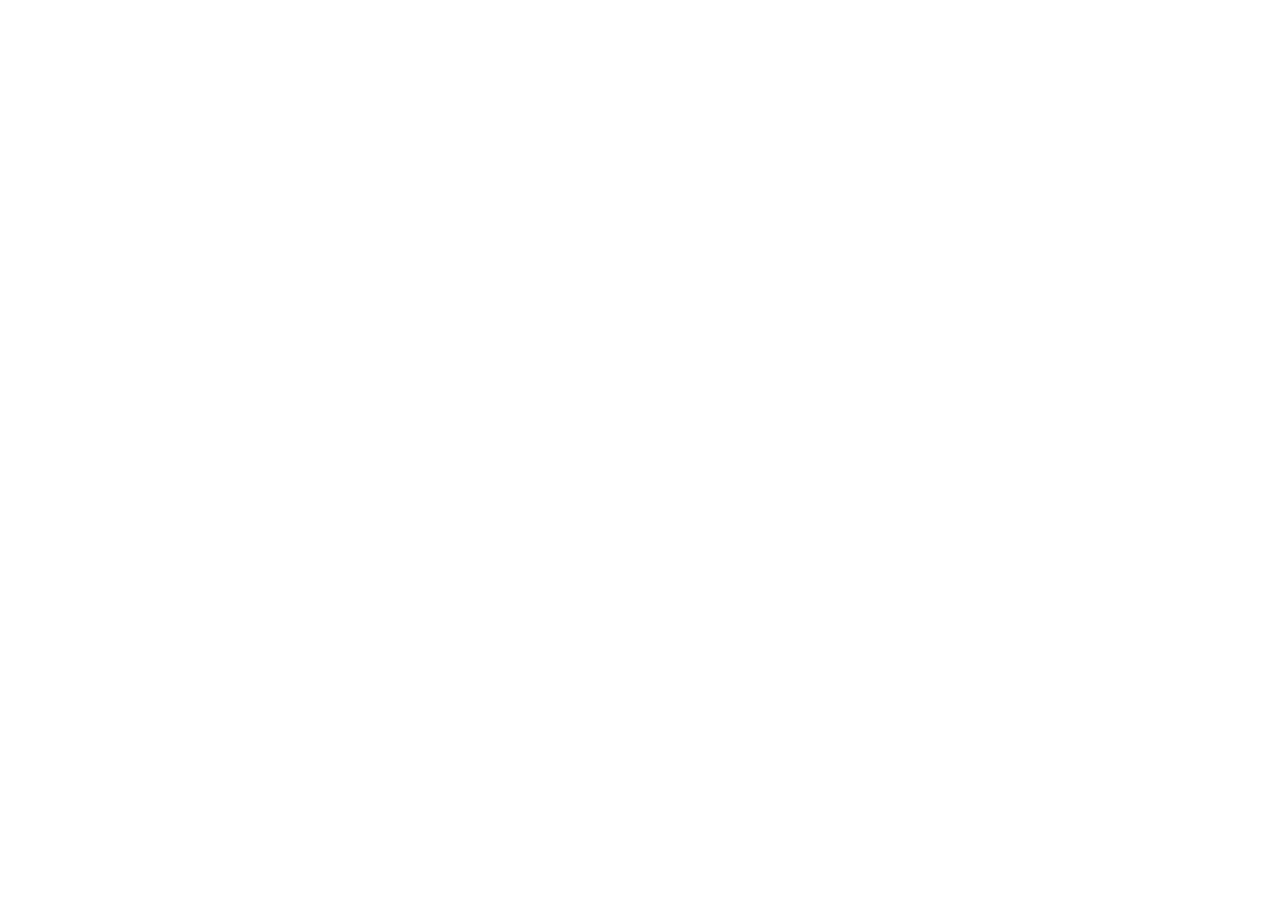
==== index.html @ f888e6ec "Building the grid and testimonials components." ====
<!DOCTYPE html>
<html lang="en">
<head>
    <meta charset="UTF-8">
    <meta http-equiv="X-UA-Compatible" content="IE=edge">
    <meta name="viewport" content="width=device-width, initial-scale=1.0">
    <title>Document</title>
    <link rel="stylesheet" href="css/normalize.css">
    <link rel="stylesheet" href="css/styles.css">
</head>
<body style="padding:5rem">
   
</body>
</html>
---- css/styles.css ----
:root {
  --color-primary: #2584ff;
  --color-secondary: #00d9ff;
  --color-accent: #ff3400;
  --color-headings: #1b0760;
  --color-body: #918ca4;
  --color-body-darker: #5c5577;
  --color-border: #ccc;
  --border-radius: 30px;
}

*,
*::before,
*::after {
  box-sizing: border-box;
}

/* Typography */
html {
  font-size: 62.5%;
}

body {
  font-family: Inter, Arial, Arial, Helvetica, sans-serif;
  color: var(--color-body);
  font-size: 2.4rem;
  line-height: 1.5;
}

h1,
h2,
h3 {
  color: var(--color-headings);
  margin-bottom: 1rem;
}
h1 {
  font-size: 7rem;
}
h2 {
  font-size: 4rem;
}
h3 {
  font-size: 3rem;
}
p {
  margin-top: 0;
}

@media screen and (min-width: 1024px) {
  body {
    font-size: 1.8rem;
  }
  h1 {
    font-size: 8rem;
  }
  h2 {
    font-size: 4rem;
  }
  h3 {
    font-size: 2.4rem;
  }
}

/* Links */
a {
  text-decoration: none;
}
.link-arrow {
  color: var(--color-accent);
  text-transform: uppercase;
  font-size: 2rem;
  font-weight: bold;
}

.link-arrow::after {
  content: "-->";
  margin-left: 5px;
  transition: margin 0.15s;
}

.link-arrow:hover::after {
  margin-left: 10px;
}

@media screen and (min-width: 1024px) {
  .link-arrow {
    font-size: 1.5rem;
  }
}

/* Badges */

.badge {
  border-radius: 20px;
  font-size: 2rem;
  font-weight: bold;
  padding: 0.5rem 2rem;
  white-space: nowrap;
}

.badge--primary {
  background-color: var(--color-primary);
  color: #fff;
}

.badge--secondary {
  background-color: var(--color-secondary);
  color: #fff;
}

.badge--small {
  font-size: 1.6rem;
}

@media screen and (min-width: 1024px) {
  .badge {
    font-size: 1.5rem;
  }
  .badge--small {
    font-size: 1.2rem;
  }
}

/* Lists */

.list {
  list-style: none;
  padding-left: 0;
  color: var(--color-headings);
}

.list--inline .list__item {
  display: inline-block;
  margin-right: 2rem;
}

.list--tick {
  list-style-image: url(../icons/tick.svg);
  padding-left: 3rem;
}

.list--tick .list__item {
  padding-left: 0.5rem;
  margin-bottom: 1rem;
}

@media screen and (min-width: 1024px) {
  .list--tick .list__item {
    padding-left: 0;
  }
}

/* Icons */
.icon {
  width: 40px;
  height: 40px;
}

.icon--primary {
  fill: var(--color-primary);
}

.icon-container {
  background: #f3f9fa;
  width: 64px;
  height: 64px;
  border-radius: 100%;
  display: inline-flex;
  justify-content: center;
  align-items: center;
}

/* Buttons */
.btn {
  border-radius: 40px;
  border: 0;
  cursor: pointer;
  font-size: 1.8rem;
  font-weight: 600;
  padding: 2rem 3rem;
  text-transform: uppercase;
  text-align: center;
  white-space: nowrap;
  margin: 1rem 0;
}

.btn--primary {
  background: var(--color-primary);
  color: #fff;
}

.btn--primary:hover {
  background: #3a8ffd;
}

.btn--secondary {
  background: var(--color-secondary);
  color: #fff;
}

.btn--secondary:hover {
  background: #00c8eb;
}

.btn--accent {
  background: var(--color-accent);
  color: #fff;
}

.btn--accent:hover {
  background: #ec3000;
}

.btn--block {
  width: 100%;
  display: inline-block;
}

.btn--outline {
  background: #fff;
  color: var(--color-headings);
  border: 2px solid var(--color-headings);
}

.btn--outline:hover {
  background: var(--color-headings);
  color: #fff;
}

@media screen and (min-width: 1024px) {
  .btn {
    font-size: 1.5rem;
  }
}

/* Inputs */
input {
  padding: 1.5rem 3.5rem;
  border: 1px solid var(--color-border);
  border-radius: var(--border-radius);
  outline: 0;
  font-size: 2rem;
  color: var(--color-headings);
}

::placeholder {
  color: #cdcbd7;
}

.input-group {
  border: 1px solid var(--color-border);
  border-radius: var(--border-radius);
  display: flex;
}

.input-group .input {
  border: 0;
  flex-grow: 1;
  padding: 1.5rem 1rem;
}

.input-group .btn {
  margin: 4px;
}

@media screen and (min-width: 1024px) {
  input {
    font-size: 1.5rem;
  }
}

/* Cards */

.card {
  border-radius: 7px;
  box-shadow: 0 0 20px 10px #f3f3f3;
  overflow: hidden;
}

.card__header,
.card__body {
  padding: 2rem 3rem;
}

.card--primary .card__header {
  background: var(--color-primary);
  color: #fff;
}

.card--secondary .card__header {
  background: var(--color-secondary);
  color: #fff;
}

/* Plans */
.plan__name {
  color: #fff;
  margin: 0;
  font-weight: 500;
  font-size: 2.4rem;
}

.plan__price {
  font-size: 6rem;
}

.plan__billing-cycle {
  font-size: 2.4rem;
  font-weight: 300;
  opacity: 0.8;
  margin-right: 1rem;
}

.plan__description {
  font-size: 2rem;
  font-weight: 300;
  letter-spacing: 1px;
  display: block;
}

.plan .list__item {
  margin-bottom: 2rem;
}

.plan--popular .card__header {
  position: relative;
}

.plan--popular .card__header::before {
  content: url(../icons/popular.svg);
  width: 40px;
  display: inline-block;
  position: absolute;
  top: -6px;
  right: 5%;
}

@media screen and (min-width: 1024px) {
  .plan__name {
    font-size: 1.4rem;
  }

  .plan__price {
    font-size: 5rem;
  }

  .plan__billing-cycle {
    font-size: 1.6rem;
  }

  .plan__description {
    font-size: 1.7rem;
  }
}

/* Media */
.media {
  display: flex;
}

.media__title {
  margin-top: 0;
}

.media__body {
  margin: 0 2rem;
}

.media__image {
  margin-top: 1rem;
}

/* Quotes */
.quote {
  font-size: 3rem;
  font-style: italic;
  color: var(--color-body-darker);
  line-height: 1.3;
}

.quote__text::before {
  content: open-quote;
}

.quote__text::after {
  content: close-quote;
}

.quote__author {
  font-size: 3rem;
  font-weight: 500;
  font-style: normal;
  margin-bottom: 0;
}

.quote__company {
  color: var(--color-headings);
  opacity: 0.4;
  font-size: 2rem;
  font-style: normal;
}

.quote__line {
  position: relative;
  bottom: 10px;
}

@media screen and (min-width: 1024px) {
  .quote {
    font-size: 2rem;
  }
  .quote__author {
    font-size: 2.4rem;
  }
  .quote__company {
    font-size: 1.6rem;
  }
}
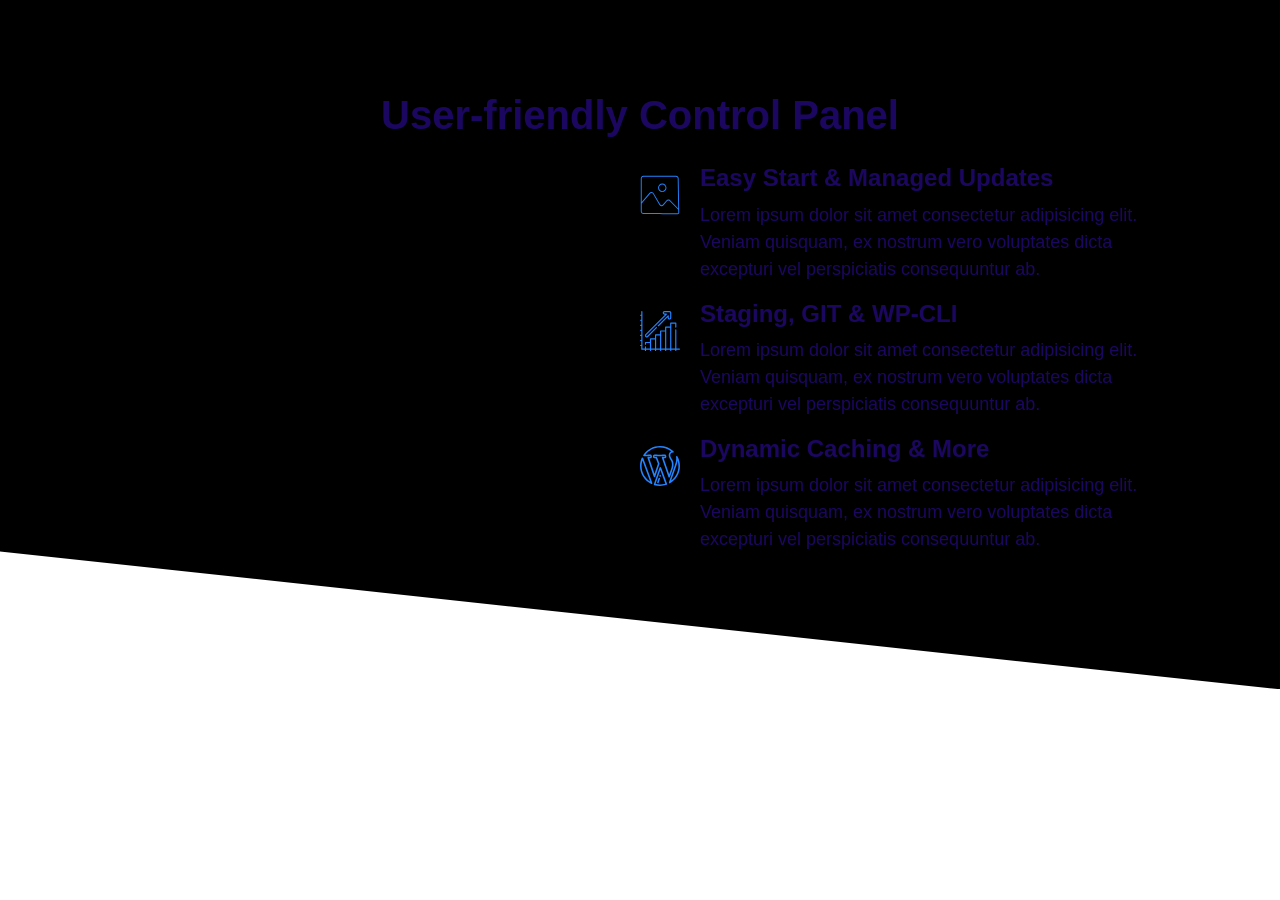
==== commit b071d289: "Building the showcase component." ====
--- a/index.html
+++ b/index.html
@@ -1,14 +1,86 @@
 <!DOCTYPE html>
 <html lang="en">
-<head>
-    <meta charset="UTF-8">
-    <meta http-equiv="X-UA-Compatible" content="IE=edge">
-    <meta name="viewport" content="width=device-width, initial-scale=1.0">
+  <head>
+    <meta charset="UTF-8" />
+    <meta http-equiv="X-UA-Compatible" content="IE=edge" />
+    <meta name="viewport" content="width=device-width, initial-scale=1.0" />
     <title>Document</title>
-    <link rel="stylesheet" href="css/normalize.css">
-    <link rel="stylesheet" href="css/styles.css">
-</head>
-<body style="padding:5rem">
-   
-</body>
-</html>+    <link rel="stylesheet" href="css/normalize.css" />
+    <link rel="stylesheet" href="css/styles.css" />
+  </head>
+  <body>
+    <section class="block block--dark block--skewed-right block-showcase">
+      <header class="block__header">
+        <h2>User-friendly Control Panel</h2>
+      </header>
+      <div class="container grid grid--1x2">
+        <picture class="block-showcase__image">
+          <source
+            type="image/webp"
+            srcset="images/ipad.webp 1x, images/ipad@2x.webp 2x"
+          />
+          <source
+            type="image/png"
+            srcset="images/ipad.png 1x, images/ipad@2x.png 2x"
+          />
+          <img src="images/ipad.png" alt="" />
+        </picture>
+        <ul class="list">
+          <li>
+            <div class="media">
+              <div class="media__image">
+                <svg class="icon icon--primary">
+                  <use xlink:href="images/sprite.svg#snap"></use>
+                </svg>
+              </div>
+              <div class="media__body">
+                <h3 class="media__title">Easy Start & Managed Updates</h3>
+                <p>
+                  Lorem ipsum dolor sit amet consectetur adipisicing elit.
+                  Veniam quisquam, ex nostrum vero voluptates dicta excepturi
+                  vel perspiciatis consequuntur ab.
+                </p>
+              </div>
+            </div>
+          </li>
+          <li>
+            <div class="media">
+              <div class="media__image">
+                <svg class="icon icon--primary">
+                  <use xlink:href="images/sprite.svg#growth"></use>
+                </svg>
+              </div>
+              <div class="media__body">
+                <h3 class="media__title">Staging, GIT & WP-CLI</h3>
+                <p>
+                  Lorem ipsum dolor sit amet consectetur adipisicing elit.
+                  Veniam quisquam, ex nostrum vero voluptates dicta excepturi
+                  vel perspiciatis consequuntur ab.
+                </p>
+              </div>
+            </div>
+          </li>
+          <li>
+            <div class="media">
+              <div class="media__image">
+                <svg class="icon icon--primary">
+                  <use xlink:href="images/sprite.svg#wordpress"></use>
+                </svg>
+              </div>
+              <div class="media__body">
+                <h3 class="media__title">Dynamic Caching & More</h3>
+                <p>
+                  Lorem ipsum dolor sit amet consectetur adipisicing elit.
+                  Veniam quisquam, ex nostrum vero voluptates dicta excepturi
+                  vel perspiciatis consequuntur ab.
+                </p>
+              </div>
+            </div>
+          </li>
+        </ul>
+      </div>
+    </section>
+
+    <script src="js/main.js"></script>
+  </body>
+</html>
--- a/css/styles.css
+++ b/css/styles.css
@@ -7,6 +7,7 @@
   --color-body-darker: #5c5577;
   --color-border: #ccc;
   --border-radius: 30px;
+  --padding-vertical: 6rem;
 }
 
 *,
@@ -25,6 +26,7 @@
   color: var(--color-body);
   font-size: 2.4rem;
   line-height: 1.5;
+  margin: 0;
 }
 
 h1,
@@ -32,16 +34,21 @@
 h3 {
   color: var(--color-headings);
   margin-bottom: 1rem;
-}
+  line-height: 1.1;
+}
+
 h1 {
   font-size: 7rem;
 }
+
 h2 {
   font-size: 4rem;
 }
+
 h3 {
   font-size: 3rem;
 }
+
 p {
   margin-top: 0;
 }
@@ -50,12 +57,15 @@
   body {
     font-size: 1.8rem;
   }
+
   h1 {
     font-size: 8rem;
   }
+
   h2 {
     font-size: 4rem;
   }
+
   h3 {
     font-size: 2.4rem;
   }
@@ -65,6 +75,7 @@
 a {
   text-decoration: none;
 }
+
 .link-arrow {
   color: var(--color-accent);
   text-transform: uppercase;
@@ -116,6 +127,7 @@
   .badge {
     font-size: 1.5rem;
   }
+
   .badge--small {
     font-size: 1.2rem;
   }
@@ -160,14 +172,27 @@
   fill: var(--color-primary);
 }
 
+.icon--white {
+  fill: #fff;
+}
+
+.icon--small {
+  width: 30px;
+  height: 30px;
+}
+
 .icon-container {
+  align-items: center;
   background: #f3f9fa;
-  width: 64px;
-  height: 64px;
   border-radius: 100%;
   display: inline-flex;
+  height: 64px;
   justify-content: center;
-  align-items: center;
+  width: 64px;
+}
+
+.icon-container--accent {
+  background: var(--color-accent);
 }
 
 /* Buttons */
@@ -177,11 +202,19 @@
   cursor: pointer;
   font-size: 1.8rem;
   font-weight: 600;
+  margin: 1rem 0;
+  outline: 0;
   padding: 2rem 3rem;
+  text-align: center;
   text-transform: uppercase;
-  text-align: center;
   white-space: nowrap;
-  margin: 1rem 0;
+}
+
+.btn .icon {
+  width: 2rem;
+  height: 2rem;
+  margin-right: 1rem;
+  vertical-align: middle;
 }
 
 .btn--primary {
@@ -214,6 +247,11 @@
 .btn--block {
   width: 100%;
   display: inline-block;
+}
+
+.btn--stretched {
+  padding-left: 6rem;
+  padding-right: 6rem;
 }
 
 .btn--outline {
@@ -256,7 +294,7 @@
 .input-group .input {
   border: 0;
   flex-grow: 1;
-  padding: 1.5rem 1rem;
+  padding: 1.5rem 2rem;
 }
 
 .input-group .btn {
@@ -286,6 +324,13 @@
   background: var(--color-primary);
   color: #fff;
 }
+.card--primary .badge--primary {
+  background: #126de4;
+}
+
+.card--secondary .badge--secondary {
+  background: #02cdf1;
+}
 
 .card--secondary .card__header {
   background: var(--color-secondary);
@@ -293,6 +338,9 @@
 }
 
 /* Plans */
+.plan {
+  transition: transform 0.2s ease-out;
+}
 .plan__name {
   color: #fff;
   margin: 0;
@@ -302,6 +350,10 @@
 
 .plan__price {
   font-size: 6rem;
+}
+
+.plan--popular {
+  transform: scale(1.1);
 }
 
 .plan__billing-cycle {
@@ -335,6 +387,14 @@
   right: 5%;
 }
 
+.plan:hover {
+  transform: scale(1.05);
+}
+
+.plan--popular:hover {
+  transform: scale(1.15);
+}
+
 @media screen and (min-width: 1024px) {
   .plan__name {
     font-size: 1.4rem;
@@ -409,10 +469,334 @@
   .quote {
     font-size: 2rem;
   }
+
   .quote__author {
     font-size: 2.4rem;
   }
+
   .quote__company {
     font-size: 1.6rem;
   }
 }
+
+/* Grids */
+.grid {
+  display: grid;
+}
+
+@media screen and (min-width: 768px) {
+  .grid--1x2 {
+    grid-template-columns: repeat(2, 1fr);
+  }
+}
+
+@media screen and (min-width: 1024px) {
+  .grid--1x3 {
+    grid-template-columns: repeat(3, 1fr);
+  }
+}
+
+/* Testimonials */
+.testimonial {
+  padding: 3rem;
+}
+
+.testimonial__image {
+  position: relative;
+}
+
+.testimonial__image > img {
+  width: 100%;
+}
+
+.testimonial__image > .icon-container {
+  position: absolute;
+  top: 3rem;
+  right: -32px;
+}
+
+@media screen and (min-width: 768px) {
+  .testimonial .quote,
+  .testimonial .quote__author {
+    font-size: 2.4rem;
+  }
+
+  .testimonial .quote {
+    margin-left: 6rem;
+  }
+}
+
+/* Callouts */
+.callout {
+  padding: 4rem;
+  border-radius: 5px;
+}
+
+.callout--primary {
+  background: var(--color-primary);
+  color: #fff;
+}
+
+.callout__heading {
+  color: #fff;
+  margin-top: 0s;
+  font-size: 3rem;
+}
+
+.callout .btn {
+  justify-self: center;
+  align-self: center;
+}
+
+.callout__content {
+  text-align: center;
+}
+
+@media screen and (min-width: 768px) {
+  .callout .grid--1x2 {
+    grid-template-columns: 1fr auto;
+  }
+
+  .callout__content {
+    text-align: left;
+  }
+
+  .callout .btn {
+    justify-self: start;
+    margin: 0 2rem;
+  }
+}
+
+/* Collapsables */
+.collapsible__header {
+  display: flex;
+  justify-content: space-between;
+}
+
+.collapsible__heading {
+  margin-top: 0;
+  font-size: 3rem;
+}
+
+.collapsible__chevron {
+  transform: rotate(-90deg);
+  transition: transform 0.3s;
+}
+
+.collapsible__content {
+  max-height: 0;
+  overflow: hidden;
+  opacity: 0;
+  transition: all 0.3s;
+}
+
+.collapsible--expanded .collapsible__chevron {
+  transform: rotate(0);
+}
+
+.collapsible--expanded .collapsible__content {
+  max-height: 100vh;
+  opacity: 1;
+}
+
+/* Blocks */
+.block {
+  padding: var(--padding-vertical) 2rem;
+}
+
+.block__header {
+  text-align: center;
+}
+
+.block__heading {
+  margin-top: 0;
+}
+
+.block--dark {
+  background: #000;
+  color: #7b858b;
+}
+
+.block--dark .block__heading {
+  color: #fff;
+}
+
+.block--skewed-right {
+  padding-bottom: calc(var(--padding-vertical) + 4rem);
+  clip-path: polygon(0% 0%, 100% 0%, 100% 100%, 0% 80%);
+}
+
+.block--skewed-left {
+  padding-bottom: calc(var(--padding-vertical) + 4rem);
+  clip-path: polygon(0% 0%, 100% 0%, 100% 80%, 0% 100%);
+}
+
+.container {
+  max-width: 1140px;
+  margin: 0 auto;
+}
+
+/* Navigation Menu */
+.nav {
+  background-color: #000;
+  display: flex;
+  justify-content: space-between;
+  flex-wrap: wrap;
+  padding: 0 1rem;
+  align-items: center;
+}
+
+.nav__list {
+  width: 100%;
+  margin: 0;
+}
+
+.nav__item {
+  padding: 0.5rem 2rem;
+  border-bottom: 1px solid #222;
+}
+
+.nav__item a {
+  color: #d2d0db;
+  transition: color 0.3s;
+}
+
+.nav__item a:hover {
+  color: #fff;
+}
+
+.nav__toggler {
+  opacity: 0.5;
+  transition: box-shadow 0.15s;
+  cursor: pointer;
+}
+
+.nav.collapsible--expanded .nav__toggler {
+  opacity: 1;
+  box-shadow: 0 0 0 3px #666;
+  border-radius: 5px;
+}
+
+.nav__brand {
+  transform: translateY(3px);
+}
+
+@media screen and (min-width: 768px) {
+  .nav__toggler {
+    display: none;
+  }
+
+  .nav__list {
+    width: auto;
+    display: flex;
+    font-size: 1.6rem;
+    max-height: 100%;
+    opacity: 1;
+  }
+
+  .nav__item {
+    border: 0;
+  }
+}
+
+/* Banner */
+.hero {
+  clip-path: polygon(0% 0%, 100% 0%, 100% 90%, 0% 100%);
+}
+.hero__tagline {
+  font-size: 2rem;
+  color: #b9c3cf;
+  letter-spacing: 1px;
+  margin: 2rem 0 5rem;
+}
+
+.hero__image {
+  width: 100%;
+}
+
+@media screen and (min-width: 768px) {
+  .hero__content {
+    text-align: left;
+    align-self: center;
+  }
+  .hero {
+    padding-top: 0;
+  }
+}
+
+/* Domain Blocks */
+.block-domain .input-group {
+  box-shadow: 0 0 30px 20px #e6ebee;
+  border: 0;
+  margin: 4rem auto;
+  max-width: 670px;
+}
+
+.block-domain__prices {
+  display: grid;
+  grid-template-columns: repeat(3, 1fr);
+  grid-template-rows: repeat(2, 6rem);
+  font-size: 2rem;
+  font-weight: 600;
+  justify-items: center;
+  max-width: 700px;
+  margin: 0 auto;
+}
+
+@media screen and (min-width: 768px) {
+  .block-domain__prices {
+    grid-template-columns: repeat(auto-fit, minmax(10rem, 1fr));
+  }
+}
+
+/* Plans Block  */
+.block-plans .grid {
+  gap: 8rem 4rem;
+}
+
+.block-plans .card {
+  max-width: 500px;
+  margin: 0 auto;
+}
+
+/* Features */
+.feature {
+  gap: 4rem 2rem;
+  margin: 12rem 0;
+}
+.feature__heading {
+  margin: 1rem 0;
+}
+
+.featured__image {
+  width: 100%;
+}
+
+.feature:first-of-type {
+  margin-top: 6rem;
+}
+
+@media screen and (min-width: 768px) {
+  .feature:nth-of-type(even) .feature_content {
+    order: 2;
+  }
+}
+
+.block-showcase__image > img {
+  width: 100%;
+}
+
+@media screen and (min-width: 768px) {
+  .block-showcase .grid {
+    grid-template-columns: 50% 50%;
+  }
+
+  .block-showcase__image {
+    justify-self: end;
+  }
+
+  .block-showcase__image > img {
+    width: auto;
+    max-width: 700px;
+  }
+}
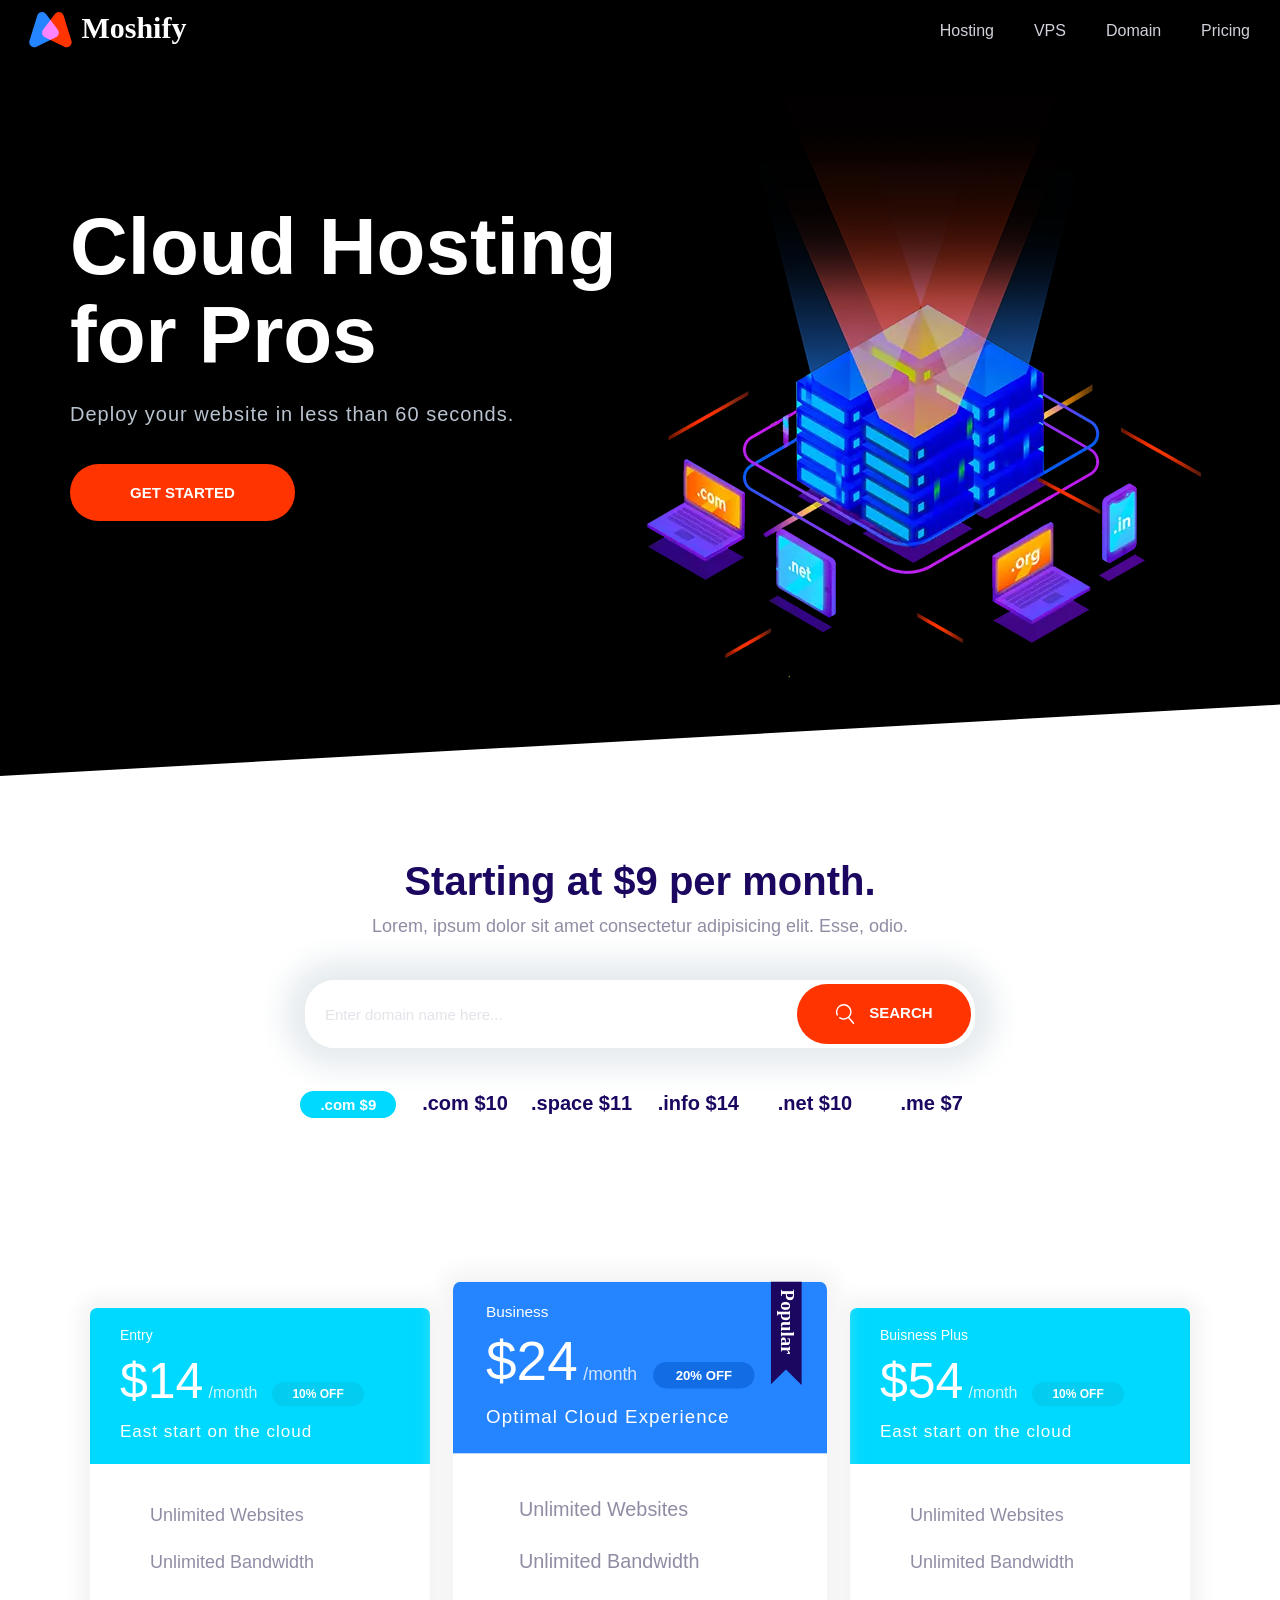
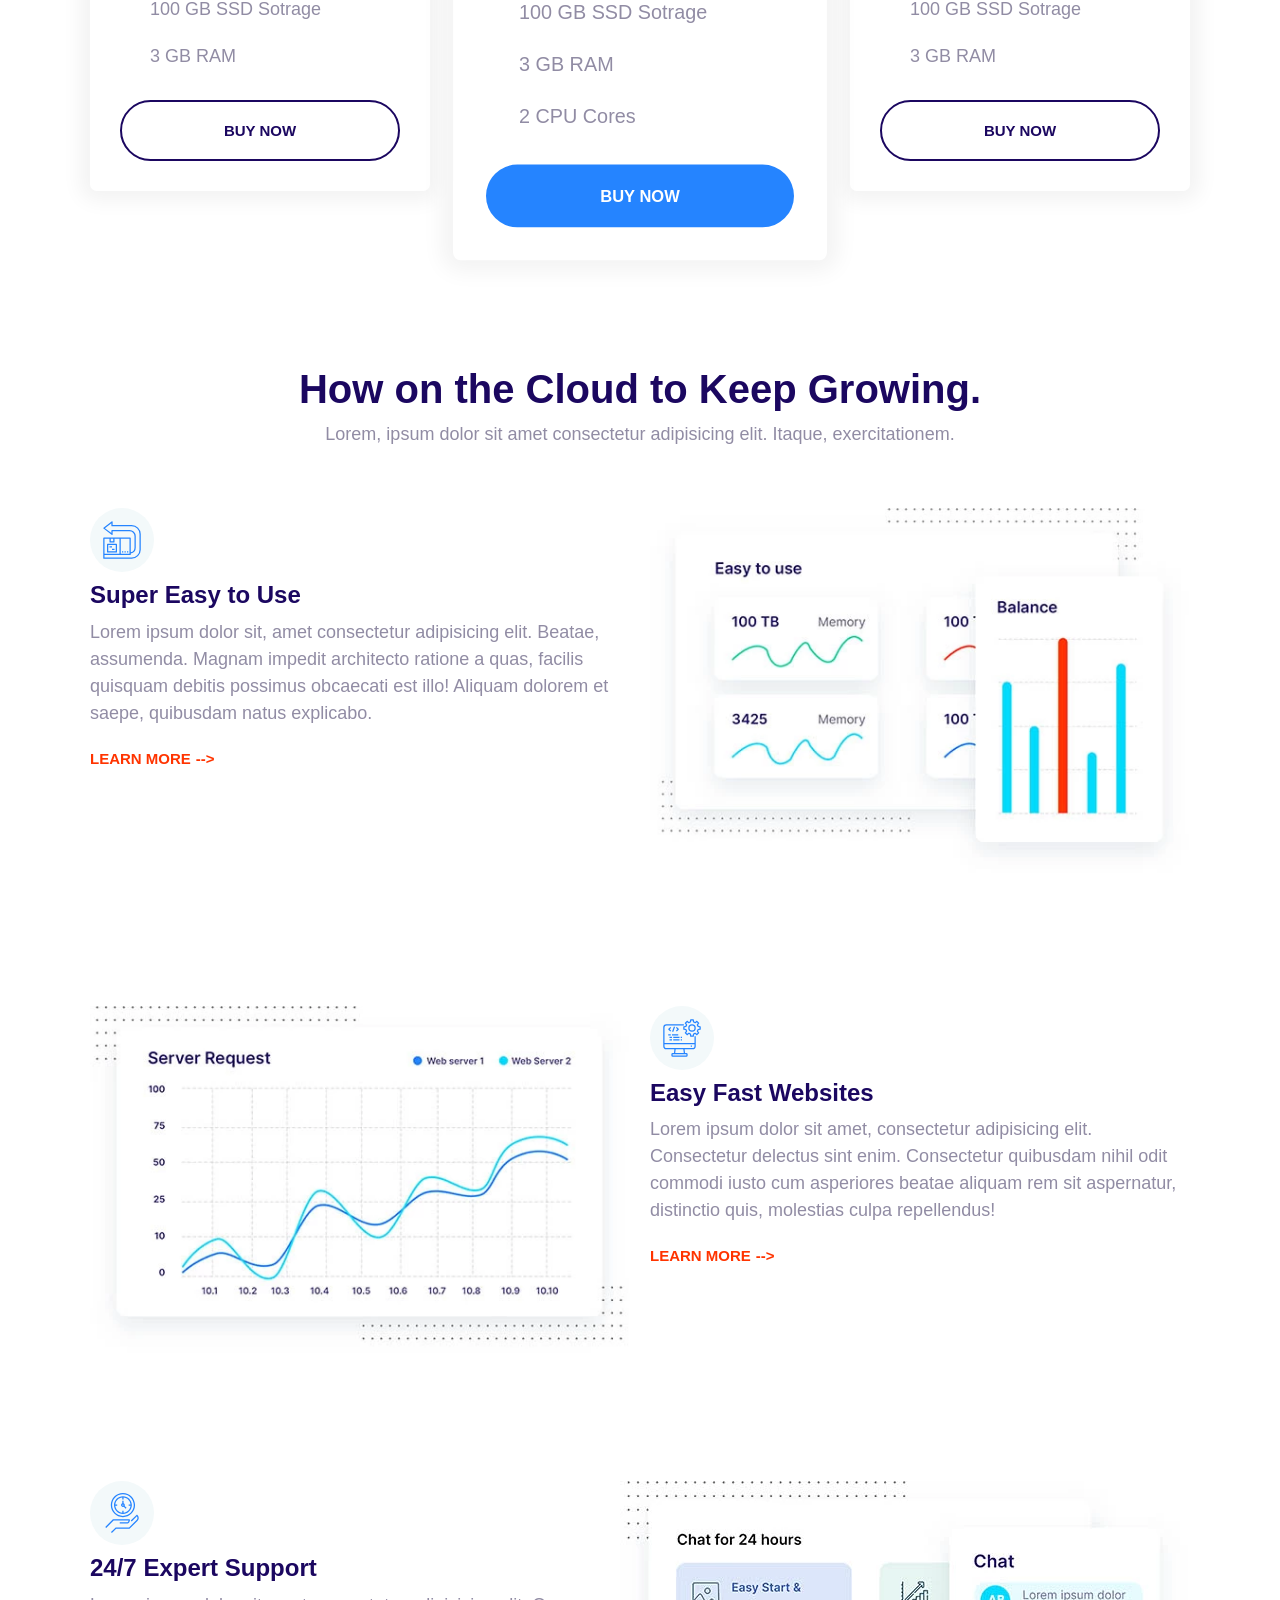
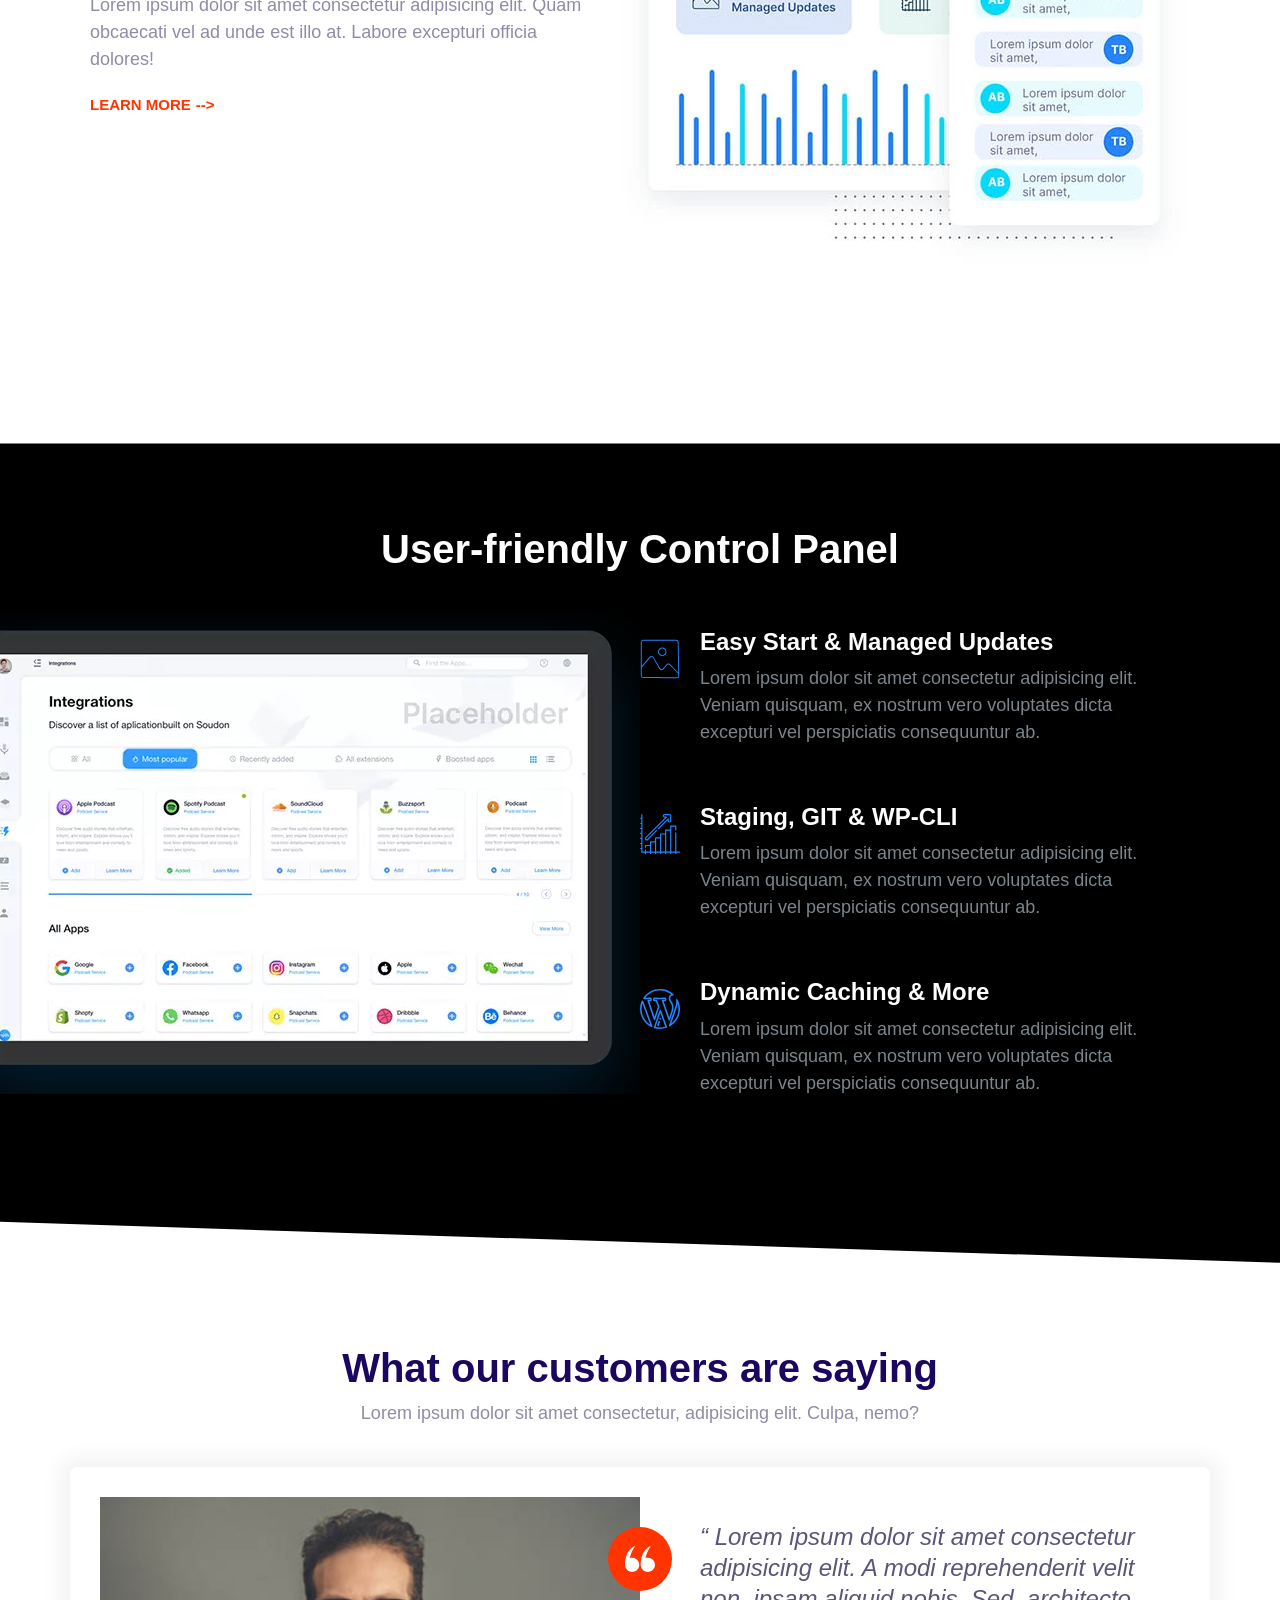
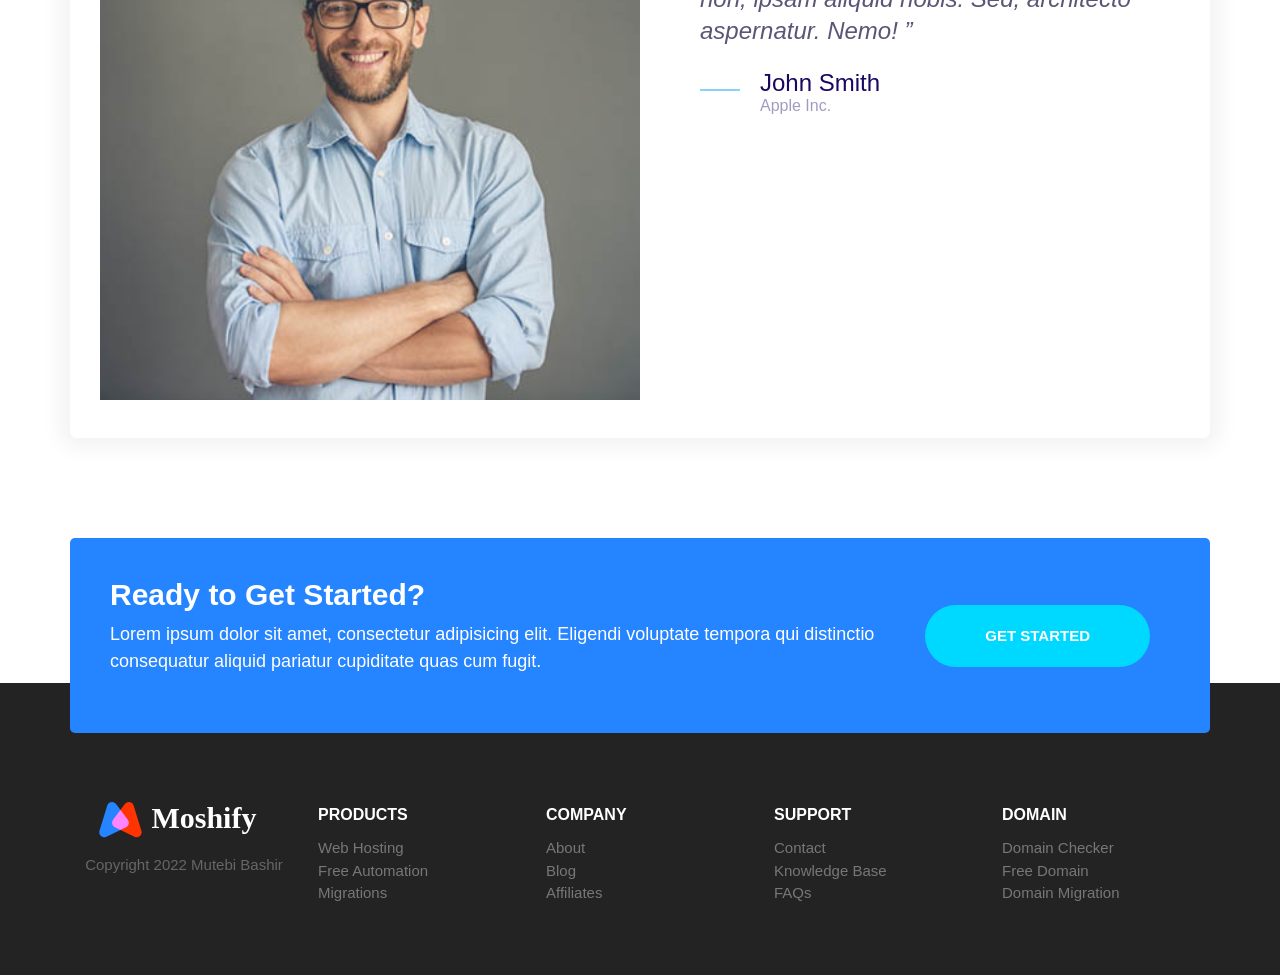
==== commit 8a589246: "Building the last components." ====
--- a/index.html
+++ b/index.html
@@ -4,11 +4,239 @@
     <meta charset="UTF-8" />
     <meta http-equiv="X-UA-Compatible" content="IE=edge" />
     <meta name="viewport" content="width=device-width, initial-scale=1.0" />
-    <title>Document</title>
+    <meta
+      name="description"
+      content="Deploy your website in less than 3 seconds."
+    />
+    <title>Bashify - Go Online</title>
     <link rel="stylesheet" href="css/normalize.css" />
     <link rel="stylesheet" href="css/styles.css" />
   </head>
   <body>
+    <header>
+      <nav class="nav collapsible">
+        <a href="/"
+          ><img src="icons/logo.svg" alt="logo" class="nav__brand"
+        /></a>
+        <svg class="icon icon--white nav__toggler">
+          <use xlink:href="icons/sprite.svg#menu"></use>
+        </svg>
+        <ul class="list nav__list collapsible__content">
+          <li class="nav__item"><a href="">Hosting</a></li>
+          <li class="nav__item"><a href="">VPS</a></li>
+          <li class="nav__item"><a href="">Domain</a></li>
+          <li class="nav__item"><a href="">Pricing</a></li>
+        </ul>
+      </nav>
+    </header>
+    <section class="block block--dark block--skewed-left hero">
+      <div class="container grid grid--1x2">
+        <header class="block__header hero__content">
+          <h1 class="block__heading">Cloud Hosting for Pros</h1>
+          <p class="hero__tagline">
+            Deploy your website in less than 60 seconds.
+          </p>
+          <a href="" class="btn btn--accent btn--stretched">get started</a>
+        </header>
+        <picture>
+          <source
+            type="image/webp"
+            srcset="images/banner.webp 1x, images/banner@2x.webp 2x"
+          />
+          <source
+            type="image/png"
+            srcset="images/banner.png 1x, images/banner@2x.png 2x"
+          />
+          <img src="images/banner.png" alt="" class="hero__image" />
+        </picture>
+      </div>
+    </section>
+    <section class="block container block-domain">
+      <header class="block__header">
+        <h2>Starting at $9 per month.</h2>
+        <p>
+          Lorem, ipsum dolor sit amet consectetur adipisicing elit. Esse, odio.
+        </p>
+      </header>
+      <div class="input-group">
+        <input
+          type="text"
+          class="input"
+          placeholder="Enter domain name here..."
+        />
+        <button class="btn btn--accent">
+          <svg class="icon icon--white">
+            <use xlink:href="icons/sprite.svg#search"></use>
+          </svg>
+          Search
+        </button>
+      </div>
+      <ul class="list block-domain__prices">
+        <li><span class="badge badge--secondary">.com $9</span></li>
+        <li>.com $10</li>
+        <li>.space $11</li>
+        <li>.info $14</li>
+        <li>.net $10</li>
+        <li>.me $7</li>
+      </ul>
+    </section>
+    <section class="block container block-plans">
+      <div class="grid grid--1x3">
+        <div class="plan">
+          <div class="card card--secondary">
+            <header class="card__header">
+              <h3 class="plan__name">Entry</h3>
+              <span class="plan__price">$14</span>
+              <span class="plan__billing-cycle">/month</span>
+              <span class="badge badge--secondary badge--small">10% OFF</span>
+              <span class="plan__description">East start on the cloud</span>
+            </header>
+            <div class="card__body">
+              <ul class="list list--tick">
+                <li class="list__item">Unlimited Websites</li>
+                <li class="list__item">Unlimited Bandwidth</li>
+                <li class="list__item">100 GB SSD Sotrage</li>
+                <li class="list__item">3 GB RAM</li>
+              </ul>
+              <button class="btn btn--outline btn--block">Buy Now</button>
+            </div>
+          </div>
+        </div>
+        <div class="plan plan--popular">
+          <div class="card card--primary">
+            <header class="card__header">
+              <h3 class="plan__name">Business</h3>
+              <span class="plan__price">$24</span>
+              <span class="plan__billing-cycle">/month</span>
+              <span class="badge badge--primary badge--small">20% OFF</span>
+              <span class="plan__description">Optimal Cloud Experience</span>
+            </header>
+            <div class="card__body">
+              <ul class="list list--tick">
+                <li class="list__item">Unlimited Websites</li>
+                <li class="list__item">Unlimited Bandwidth</li>
+                <li class="list__item">100 GB SSD Sotrage</li>
+                <li class="list__item">3 GB RAM</li>
+                <li class="list__item">2 CPU Cores</li>
+              </ul>
+              <button class="btn btn--block btn--primary">Buy Now</button>
+            </div>
+          </div>
+        </div>
+        <div class="plan">
+          <div class="card card--secondary">
+            <header class="card__header">
+              <h3 class="plan__name">Buisness Plus</h3>
+              <span class="plan__price">$54</span>
+              <span class="plan__billing-cycle">/month</span>
+              <span class="badge badge--secondary badge--small">10% OFF</span>
+              <span class="plan__description">East start on the cloud</span>
+            </header>
+            <div class="card__body">
+              <ul class="list list--tick">
+                <li class="list__item">Unlimited Websites</li>
+                <li class="list__item">Unlimited Bandwidth</li>
+                <li class="list__item">100 GB SSD Sotrage</li>
+                <li class="list__item">3 GB RAM</li>
+              </ul>
+              <button class="btn btn--outline btn--block">Buy Now</button>
+            </div>
+          </div>
+        </div>
+      </div>
+    </section>
+    <section class="block container">
+      <header class="block__header">
+        <h2>How on the Cloud to Keep Growing.</h2>
+        <p>
+          Lorem, ipsum dolor sit amet consectetur adipisicing elit. Itaque,
+          exercitationem.
+        </p>
+      </header>
+      <article class="grid grid--1x2 feature">
+        <div class="feature_content">
+          <span class="icon-container">
+            <svg class="icon icon--primary">
+              <use xlink:href="icons/sprite.svg#easy"></use>
+            </svg>
+          </span>
+          <h3 class="feature__heading">Super Easy to Use</h3>
+          <p>
+            Lorem ipsum dolor sit, amet consectetur adipisicing elit. Beatae,
+            assumenda. Magnam impedit architecto ratione a quas, facilis
+            quisquam debitis possimus obcaecati est illo! Aliquam dolorem et
+            saepe, quibusdam natus explicabo.
+          </p>
+          <a href="" class="link-arrow">Learn More</a>
+        </div>
+        <picture>
+          <source
+            type="image/webp"
+            srcset="images/easy.webp 1x, images/easy@2x.webp 2x"
+          />
+          <source
+            type="image/jpg"
+            srcset="images/easy.jpg 1x, images/easy@2x.jpg 2x"
+          />
+          <img class="featured__image" src="images/easy@2x.jpg" alt="" />
+        </picture>
+      </article>
+
+      <article class="grid grid--1x2 feature">
+        <div class="feature_content">
+          <span class="icon-container">
+            <svg class="icon icon--primary">
+              <use xlink:href="icons/sprite.svg#computer"></use>
+            </svg>
+          </span>
+          <h3 class="feature__heading">Easy Fast Websites</h3>
+          <p>
+            Lorem ipsum dolor sit amet, consectetur adipisicing elit.
+            Consectetur delectus sint enim. Consectetur quibusdam nihil odit
+            commodi iusto cum asperiores beatae aliquam rem sit aspernatur,
+            distinctio quis, molestias culpa repellendus!
+          </p>
+          <a href="" class="link-arrow">Learn More</a>
+        </div>
+        <picture>
+          <source
+            type="image/webp"
+            srcset="images/fast.webp 1x, images/fast@2x.webp 2x"
+          />
+          <source
+            type="image/jpg"
+            srcset="images/fast.jpg 1x, images/fast@2x.jpg 2x"
+          />
+          <img class="featured__image" src="images/fast@2x.jpg" alt="" />
+        </picture>
+      </article>
+      <article class="grid grid--1x2 feature">
+        <div class="feature__content">
+          <span class="icon-container">
+            <svg class="icon icon--primary">
+              <use xlink:href="icons/sprite.svg#clock"></use>
+            </svg>
+          </span>
+          <h3 class="feature__heading">24/7 Expert Support</h3>
+          <p>
+            Lorem ipsum dolor sit amet consectetur adipisicing elit. Quam
+            obcaecati vel ad unde est illo at. Labore excepturi officia dolores!
+          </p>
+          <a href="#" class="link-arrow">Learn More</a>
+        </div>
+        <picture>
+          <source
+            type="image/webp"
+            srcset="images/support.webp 1x, images/support@2x.webp 2x"
+          />
+          <source
+            type="image/jpg"
+            srcset="images/support.jpg 1x, images/support@2x.jpg 2x"
+          />
+          <img class="feature__image" src="images/support@2x.jpg" alt="" />
+        </picture>
+      </article>
+    </section>
     <section class="block block--dark block--skewed-right block-showcase">
       <header class="block__header">
         <h2>User-friendly Control Panel</h2>
@@ -81,6 +309,141 @@
       </div>
     </section>
 
+    <section class="block">
+      <header class="block__header">
+        <h2>What our customers are saying</h2>
+        <p>
+          Lorem ipsum dolor sit amet consectetur, adipisicing elit. Culpa, nemo?
+        </p>
+      </header>
+      <div class="container">
+        <div class="card testimonial">
+          <div class="grid grid--1x2">
+            <div class="testimonial__image">
+              <img
+                src="images/testimonial.jpg"
+                alt="A happy smiling customer"
+              />
+              <span class="icon-container icon-container--accent">
+                <svg class="icon icon--white icon--small">
+                  <use xlink:href="icons/sprite.svg#quotes"></use>
+                </svg>
+              </span>
+            </div>
+            <blockquote class="quote">
+              <p class="quote__text">
+                Lorem ipsum dolor sit amet consectetur adipisicing elit. A modi
+                reprehenderit velit non, ipsam aliquid nobis. Sed, architecto
+                aspernatur. Nemo!
+              </p>
+              <footer>
+                <div class="media">
+                  <div class="media__image">
+                    <svg class="icon icon--primary quote__line">
+                      <use xlink:href="icons/sprite.svg#line"></use>
+                    </svg>
+                  </div>
+                  <div class="media__body">
+                    <h3 class="media__title quote__author">John Smith</h3>
+                    <p class="quote__company">Apple Inc.</p>
+                  </div>
+                </div>
+              </footer>
+            </blockquote>
+          </div>
+        </div>
+      </div>
+    </section>
+
+    <div class="container">
+      <div class="callout callout--primary callout-signup">
+        <div class="grid grid--1x2">
+          <div class="callout__content">
+            <h2 class="callout__heading">Ready to Get Started?</h2>
+            <p>
+              Lorem ipsum dolor sit amet, consectetur adipisicing elit. Eligendi
+              voluptate tempora qui distinctio consequatur aliquid pariatur
+              cupiditate quas cum fugit.
+            </p>
+          </div>
+          <a href="#" class="btn btn--secondary btn--stretched">Get Started</a>
+        </div>
+      </div>
+    </div>
+
+    <footer class="block block--dark footer">
+      <div class="container grid footer__sections">
+        <section class="collapsible collapsible--expanded footer__section">
+          <div class="collapsible__header">
+            <h2 class="collapsible__heading footer__heading">products</h2>
+            <svg class="icon icon--secondary collapsible__chevron">
+              <use xlink:href="icons/sprite.svg#chevron"></use>
+            </svg>
+          </div>
+          <div class="collapsible__content">
+            <ul class="list">
+              <li><a href="">Web Hosting</a></li>
+              <li><a href="">Free Automation</a></li>
+              <li><a href="">Migrations</a></li>
+            </ul>
+          </div>
+        </section>
+        <section class="collapsible footer__section">
+          <div class="collapsible__header">
+            <h2 class="collapsible__heading footer__heading">COMPANY</h2>
+            <svg class="icon icon--secondary collapsible__chevron">
+              <use xlink:href="icons/sprite.svg#chevron"></use>
+            </svg>
+          </div>
+          <div class="collapsible__content">
+            <ul class="list">
+              <li><a href="">About</a></li>
+              <li><a href="">Blog</a></li>
+              <li><a href="">Affiliates</a></li>
+            </ul>
+          </div>
+        </section>
+        <section class="collapsible footer__section">
+          <div class="collapsible__header">
+            <h2 class="collapsible__heading footer__heading">SUPPORT</h2>
+            <svg class="icon icon--secondary collapsible__chevron">
+              <use xlink:href="icons/sprite.svg#chevron"></use>
+            </svg>
+          </div>
+          <div class="collapsible__content">
+            <ul class="list">
+              <li><a href="">Contact</a></li>
+              <li><a href="">Knowledge Base</a></li>
+              <li><a href="">FAQs</a></li>
+            </ul>
+          </div>
+        </section>
+        <section class="collapsible footer__section">
+          <div class="collapsible__header">
+            <h2 class="collapsible__heading footer__heading">DOMAIN</h2>
+            <svg class="icon icon--secondary collapsible__chevron">
+              <use xlink:href="icons/sprite.svg#chevron"></use>
+            </svg>
+          </div>
+          <div class="collapsible__content">
+            <ul class="list">
+              <li><a href="">Domain Checker</a></li>
+              <li><a href="">Free Domain</a></li>
+              <li><a href="">Domain Migration</a></li>
+            </ul>
+          </div>
+        </section>
+        <div class="footer__brand">
+          <img src="images/logo.svg" alt="" />
+          <p class="footer__copyright">Copyright 2022 Mutebi Bashir</p>
+        </div>
+      </div>
+    </footer>
+
     <script src="js/main.js"></script>
+    <script src="https://unpkg.com/aos@next/dist/aos.js"></script>
+    <script>
+      AOS.init();
+    </script>
   </body>
 </html>
--- a/css/styles.css
+++ b/css/styles.css
@@ -138,7 +138,6 @@
 .list {
   list-style: none;
   padding-left: 0;
-  color: var(--color-headings);
 }
 
 .list--inline .list__item {
@@ -204,7 +203,7 @@
   font-weight: 600;
   margin: 1rem 0;
   outline: 0;
-  padding: 2rem 3rem;
+  padding: 2rem 3vw;
   text-align: center;
   text-transform: uppercase;
   white-space: nowrap;
@@ -295,6 +294,7 @@
   border: 0;
   flex-grow: 1;
   padding: 1.5rem 2rem;
+  width: 0;
 }
 
 .input-group .btn {
@@ -416,6 +416,7 @@
 /* Media */
 .media {
   display: flex;
+  margin-bottom: 4rem;
 }
 
 .media__title {
@@ -539,7 +540,7 @@
 
 .callout__heading {
   color: #fff;
-  margin-top: 0s;
+  margin-top: 0;
   font-size: 3rem;
 }
 
@@ -601,11 +602,13 @@
 
 /* Blocks */
 .block {
+  --padding-vertical: 5rem;
   padding: var(--padding-vertical) 2rem;
 }
 
 .block__header {
   text-align: center;
+  margin-bottom: 4rem;
 }
 
 .block__heading {
@@ -617,18 +620,20 @@
   color: #7b858b;
 }
 
-.block--dark .block__heading {
+.block--dark h1,
+.block--dark h2,
+.block--dark h3 {
   color: #fff;
 }
 
 .block--skewed-right {
   padding-bottom: calc(var(--padding-vertical) + 4rem);
-  clip-path: polygon(0% 0%, 100% 0%, 100% 100%, 0% 80%);
+  clip-path: polygon(0% 0%, 100% 0%, 100% 100%, 0% 95%);
 }
 
 .block--skewed-left {
   padding-bottom: calc(var(--padding-vertical) + 4rem);
-  clip-path: polygon(0% 0%, 100% 0%, 100% 80%, 0% 100%);
+  clip-path: polygon(0% 0%, 100% 0%, 100% 95%, 0% 100%);
 }
 
 .container {
@@ -734,13 +739,14 @@
 
 .block-domain__prices {
   display: grid;
-  grid-template-columns: repeat(3, 1fr);
+  grid-template-columns: repeat(2, 1fr);
   grid-template-rows: repeat(2, 6rem);
   font-size: 2rem;
   font-weight: 600;
   justify-items: center;
   max-width: 700px;
   margin: 0 auto;
+  color: var(--color-headings);
 }
 
 @media screen and (min-width: 768px) {
@@ -782,6 +788,8 @@
   }
 }
 
+/* SHowcase */
+
 .block-showcase__image > img {
   width: 100%;
 }
@@ -800,3 +808,89 @@
     max-width: 700px;
   }
 }
+
+/* footer */
+.footer {
+  background: #232323;
+  padding-top: 10rem;
+}
+
+.footer a {
+  color: #777;
+  transition: color 0.3s;
+}
+
+.footer a:hover {
+  color: #fff;
+}
+
+.footer__section {
+  padding: 2rem;
+  border-bottom: 1px solid #393939;
+}
+
+.footer__section .list {
+  margin: 0;
+}
+
+.footer__heading {
+  text-transform: uppercase;
+  font-weight: 600;
+  font-size: 2.5rem;
+  line-height: 1.5;
+}
+
+.footer__brand {
+  margin-top: 5rem;
+  text-align: center;
+}
+
+.footer__brand img {
+  max-width: 230px;
+}
+
+.footer__copyright {
+  font-size: 2.1rem;
+  color: #fff;
+  opacity: 0.3;
+}
+
+@media screen and (min-width: 768px) {
+  .footer {
+    font-size: 1.5rem;
+  }
+  .footer__sections {
+    grid-template-columns: repeat(auto-fit, minmax(10rem, 1fr));
+  }
+
+  .footer .collapsible__chevron {
+    display: none;
+  }
+
+  .footer .collapsible__content {
+    opacity: 1;
+    max-height: 100%;
+  }
+
+  .footer__brand {
+    order: -1;
+    margin-top: 1rem;
+  }
+
+  .footer__copyright {
+    font-size: 1.5rem;
+  }
+
+  .footer__section {
+    border: 0;
+  }
+
+  .footer__heading {
+    font-size: 1.6rem;
+  }
+}
+
+/* Sign-up Callout */
+.callout-signup {
+  transform: translateY(5rem);
+}
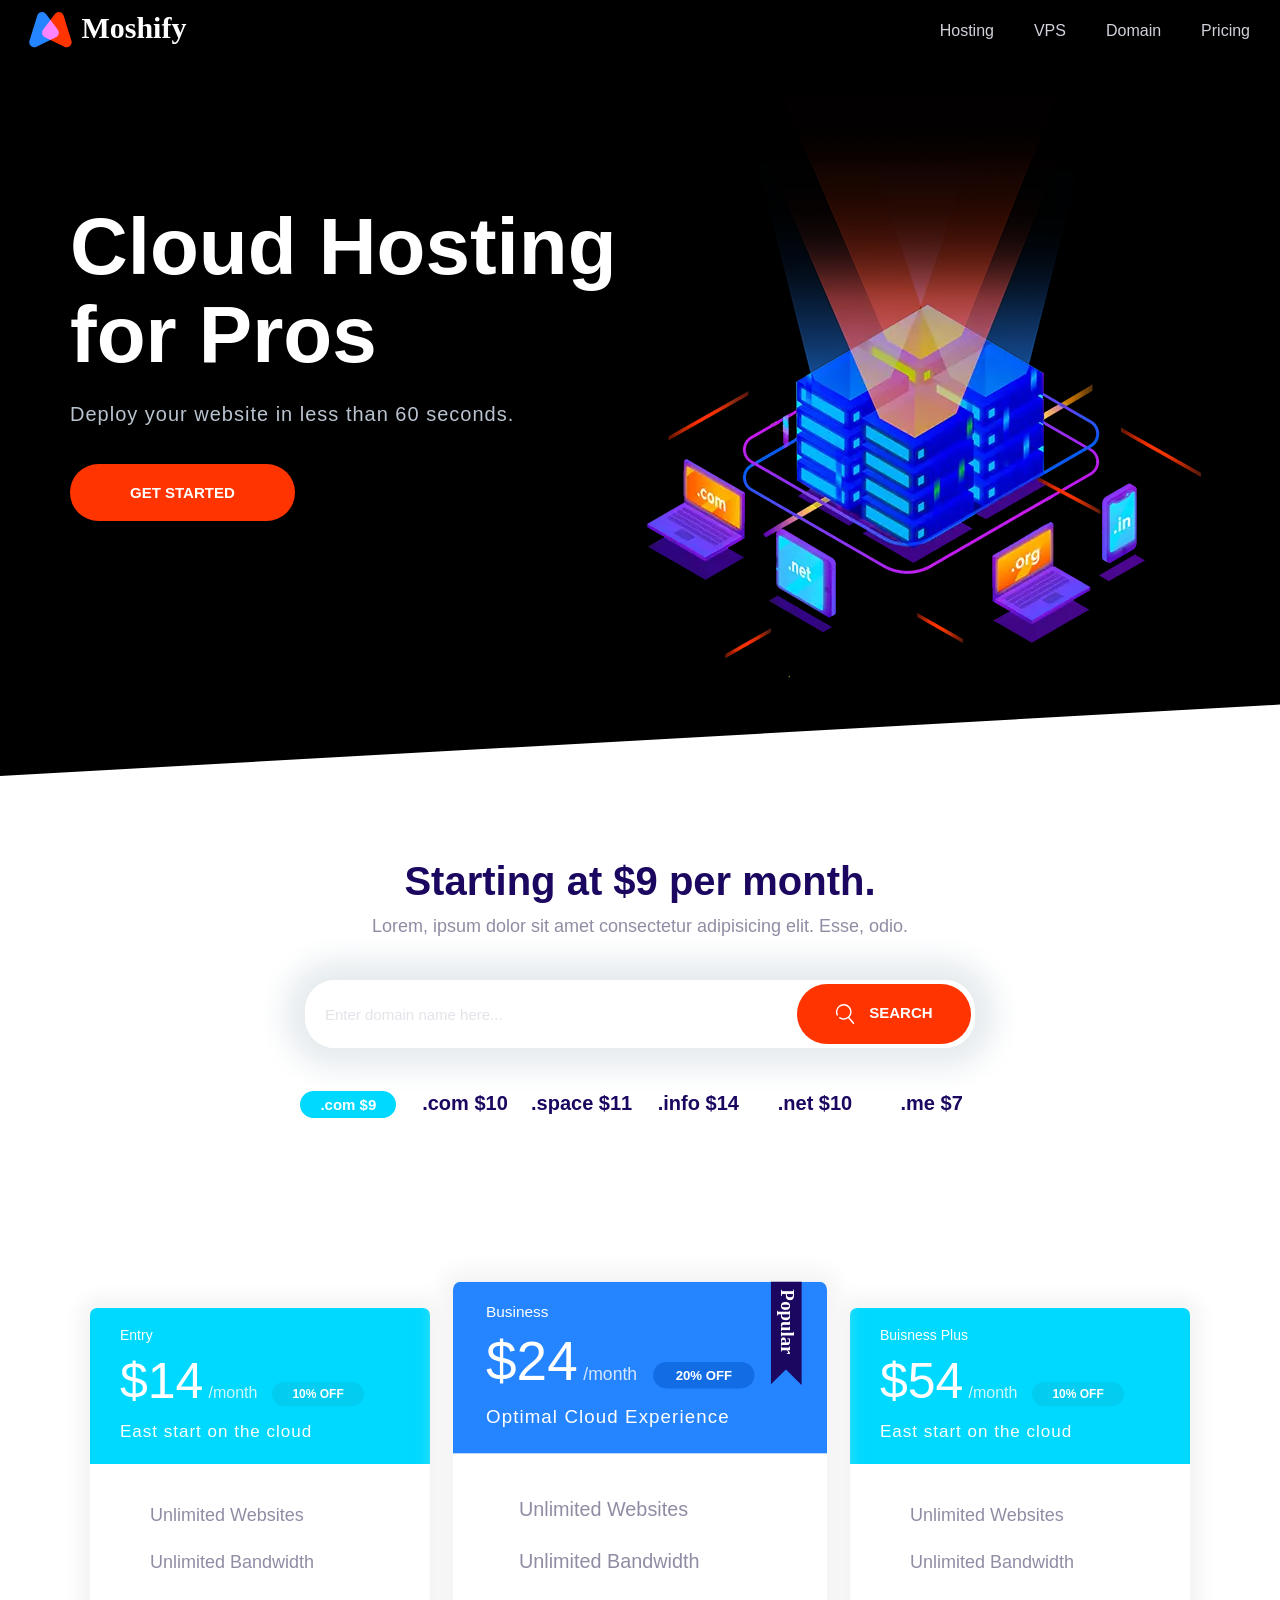
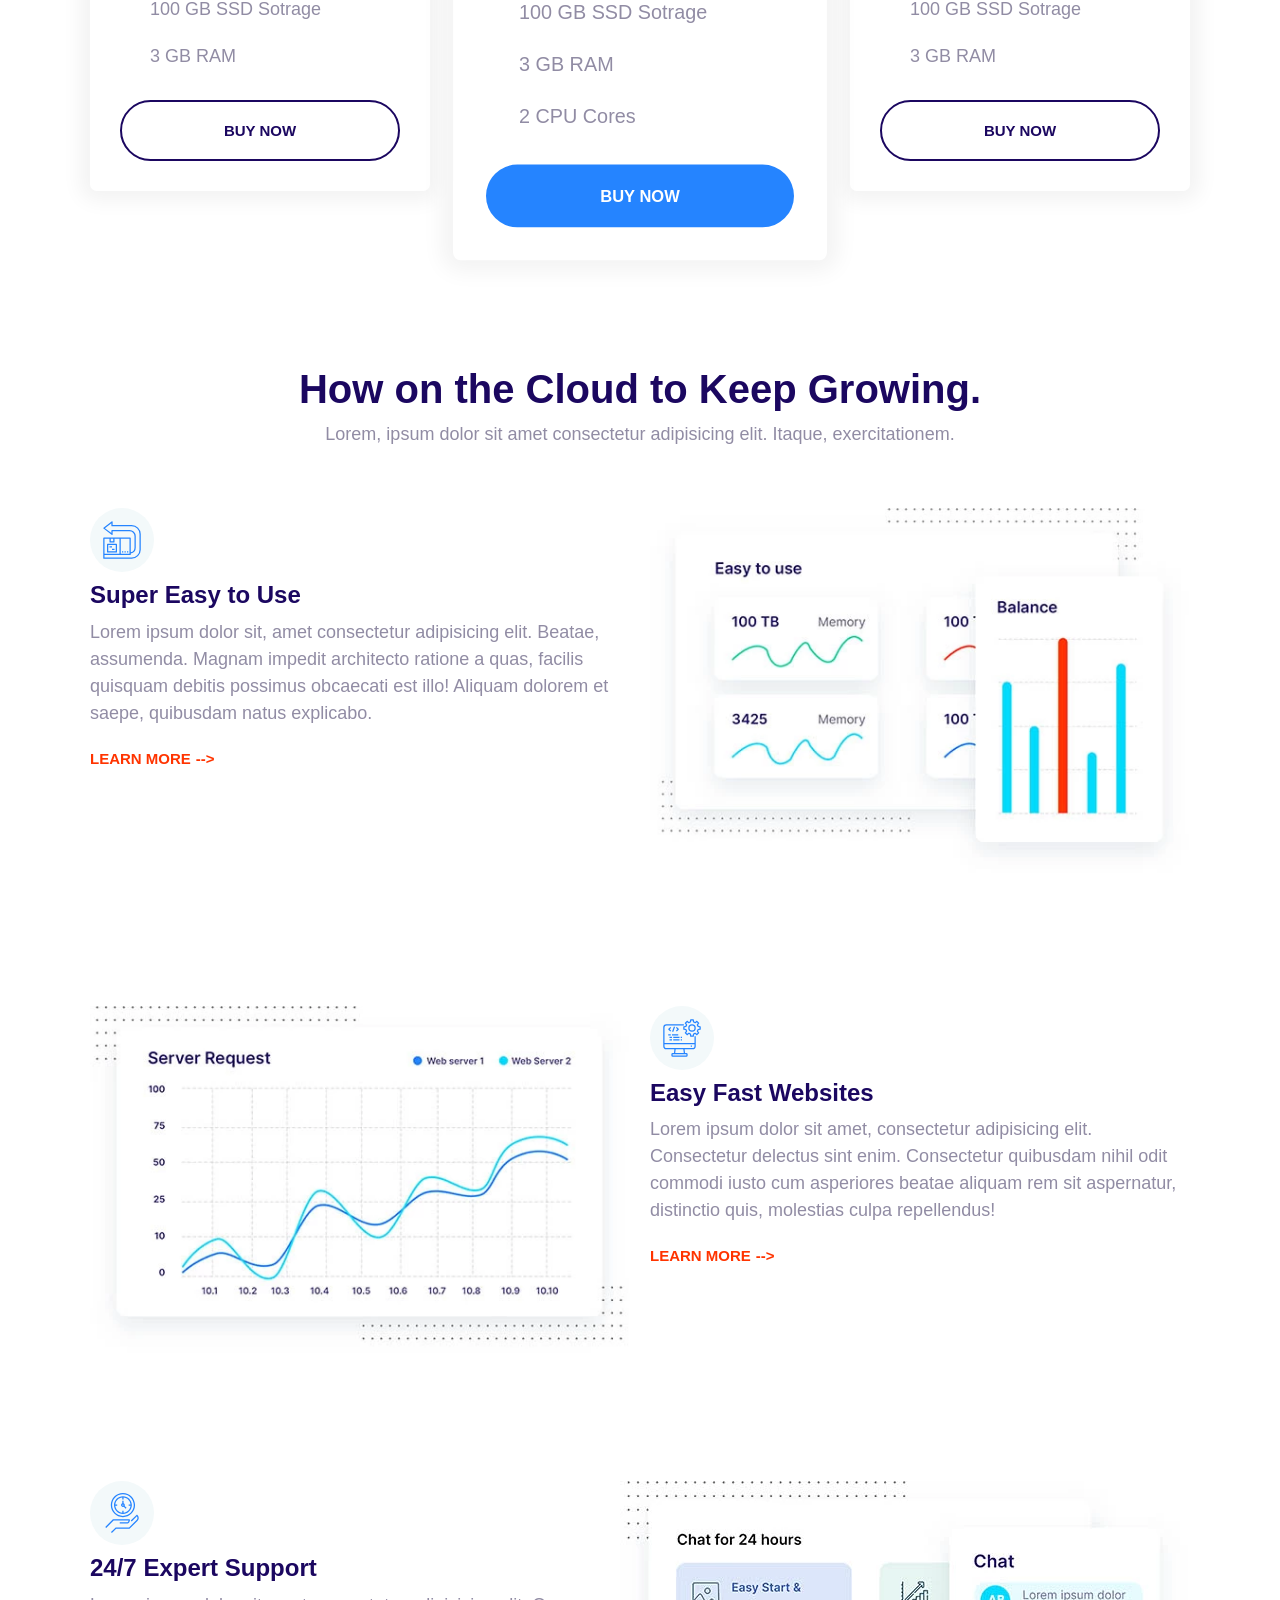
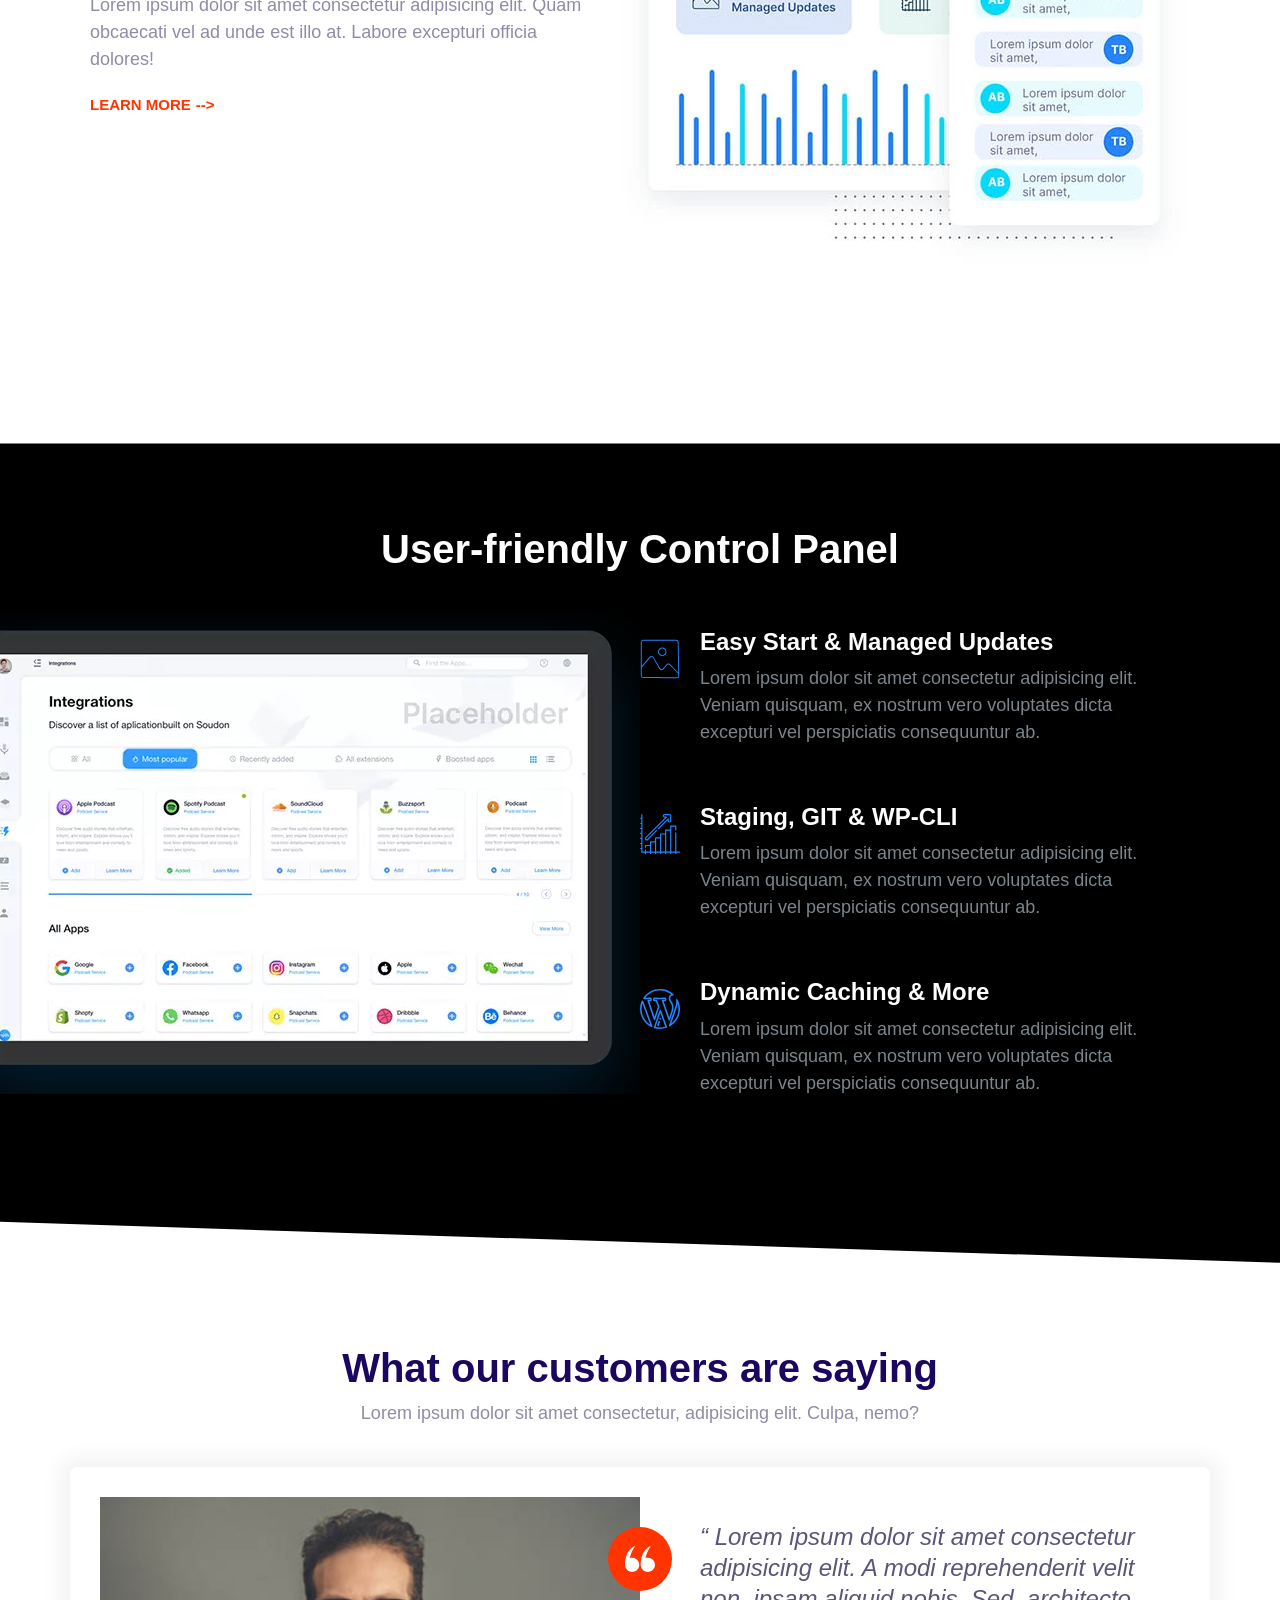
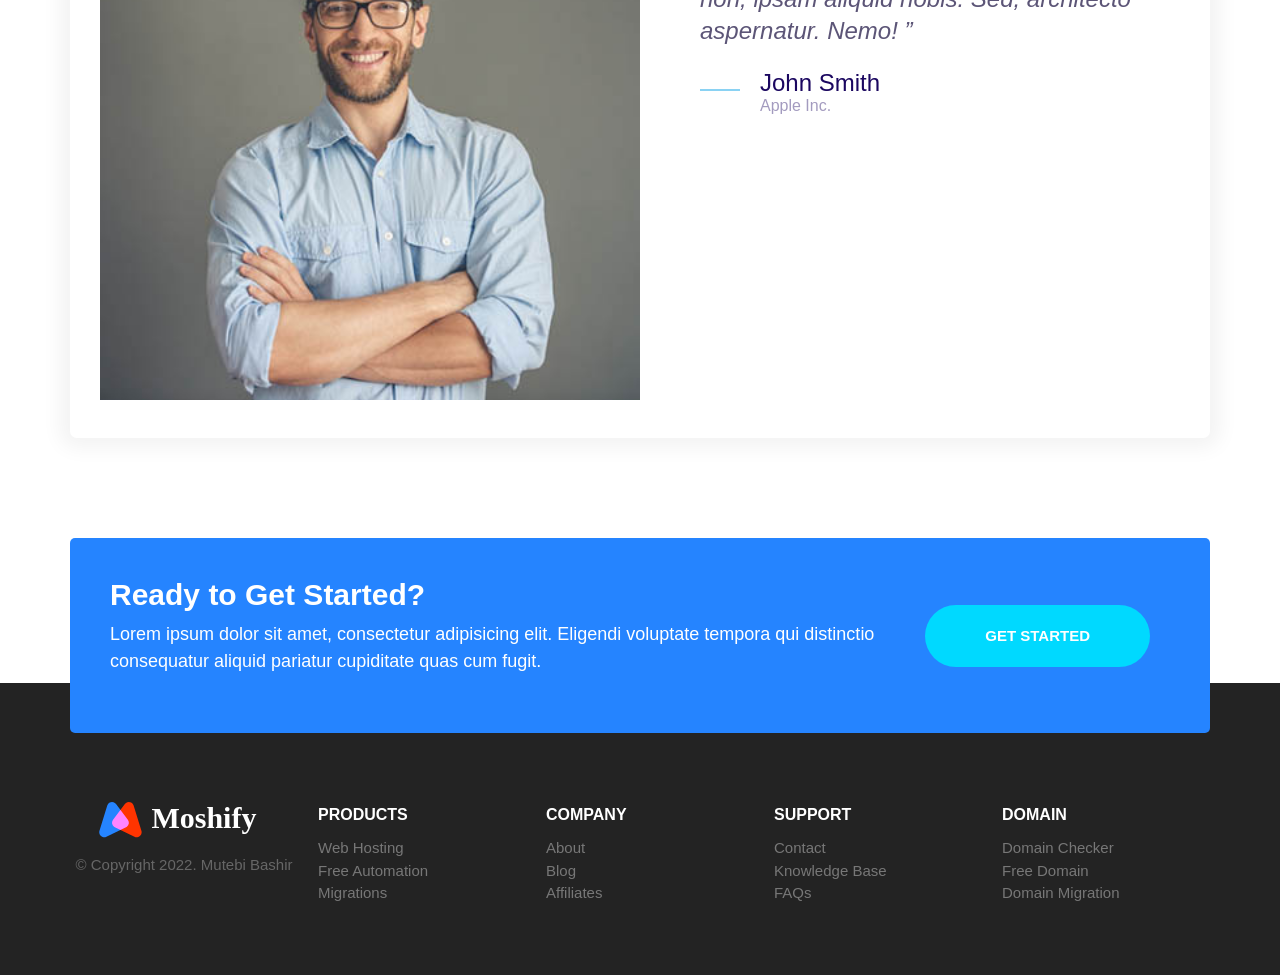
==== commit 735aae11: "The end!" ====
--- a/index.html
+++ b/index.html
@@ -435,7 +435,7 @@
         </section>
         <div class="footer__brand">
           <img src="images/logo.svg" alt="" />
-          <p class="footer__copyright">Copyright 2022 Mutebi Bashir</p>
+          <p class="footer__copyright">&copy; Copyright 2022. Mutebi Bashir</p>
         </div>
       </div>
     </footer>
